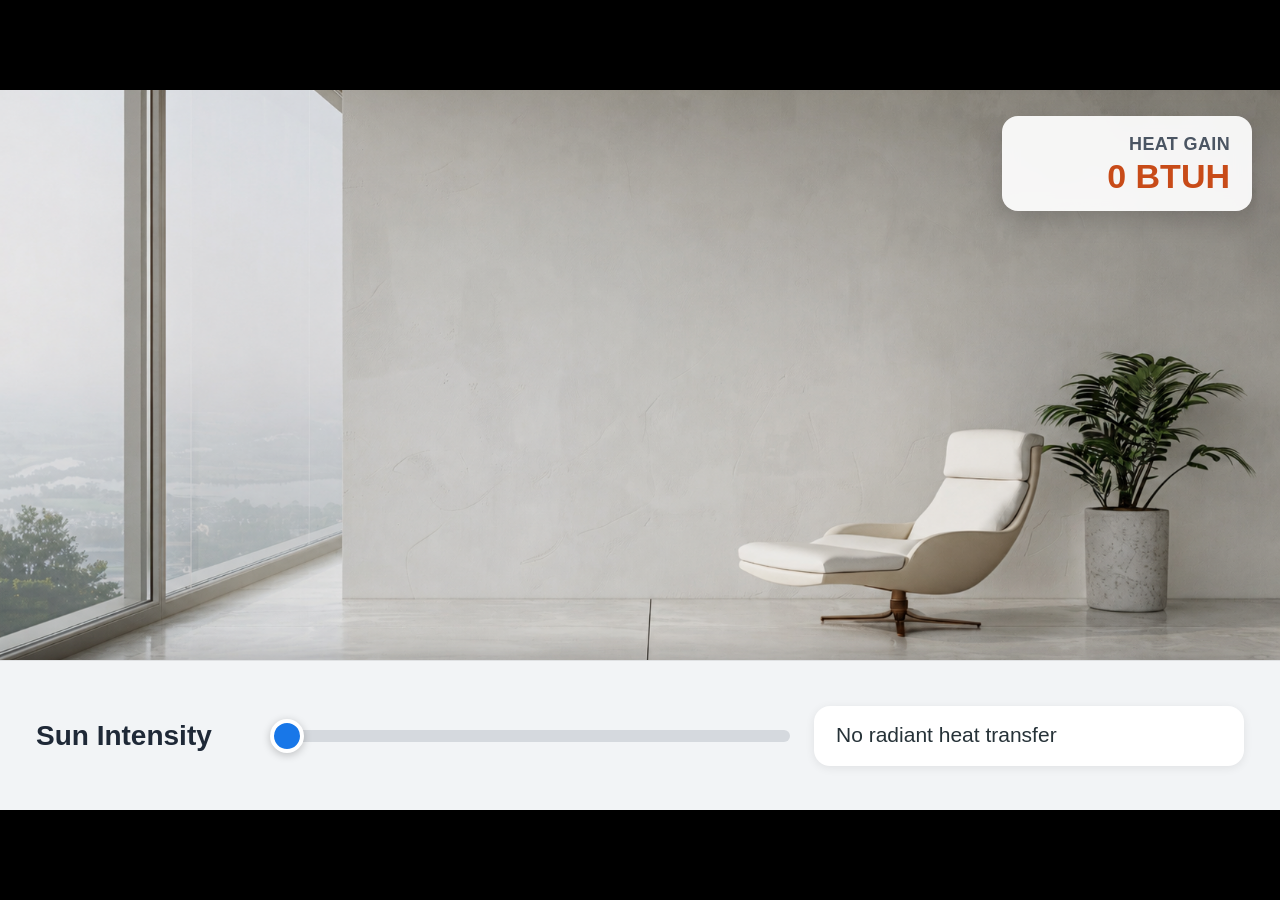
==== index.html @ ee5ed0b5 "Add files via upload" ====
<!-- Version 2.3 -->
<!DOCTYPE html>
<html lang="en">
<head>
  <meta charset="UTF-8" />
  <meta name="viewport" content="width=device-width, initial-scale=1.0" />
  <title>Radiation Heat Transfer Through a Window</title>

  <link rel="stylesheet" href="styles.css?v=2.3" />
</head>

<body>
  <main class="app">
    <section class="scene" aria-label="Radiation heat transfer through a window">
      <img class="image-layer" src="no_sunlight.png" alt="Room with no direct sunlight" />
      <img class="image-layer" src="med-low_sunglight.png" alt="" />
      <img class="image-layer" src="med_sunlight.png" alt="" />
      <img class="image-layer" src="med-high_sunlight.png" alt="" />
      <img class="image-layer" src="high_sunlight.png" alt="" />

      <div class="window-glow" id="windowGlow"></div>
      <div class="light-overlay" id="lightOverlay"></div>
      <div class="floor-glow" id="floorGlow"></div>
      <div class="room-warmth" id="roomWarmth"></div>

      <div class="rays" id="rays"></div>

      <div class="heat-gain" aria-live="polite">
        <span class="heat-gain-label">Heat Gain</span>
        <span class="heat-gain-value" id="heatGainValue">0 BTUH</span>
      </div>
    </section>

    <section class="controls" aria-label="Sun intensity controls">
      <label for="sunSlider">Sun Intensity</label>

      <input
        id="sunSlider"
        type="range"
        min="0"
        max="100"
        step="1"
        value="0"
        aria-label="Adjust sunlight and radiation intensity"
      />

      <div class="status-box" id="statusText">
        No radiant heat transfer
      </div>
    </section>
  </main>

  <script src="script.js?v=2.3"></script>
</body>
</html>
---- styles.css ----
/* Version 2.3 */

:root {
  --control-height: 150px;
}

* {
  box-sizing: border-box;
}

html,
body {
  width: 100%;
  height: 100%;
  margin: 0;
  overflow: hidden;
  background: #000;
  font-family: Arial, Helvetica, sans-serif;
}

body {
  display: flex;
  align-items: center;
  justify-content: center;
}

.app {
  position: relative;
  width: min(100vw, calc(100vh * 16 / 9));
  height: min(100vh, calc(100vw * 9 / 16));
  max-width: 1920px;
  max-height: 1080px;
  overflow: hidden;
  background: #111;
}

.scene {
  position: absolute;
  inset: 0 0 var(--control-height) 0;
  overflow: hidden;
  background: #ddd;
}

.image-layer {
  position: absolute;
  inset: 0;
  width: 100%;
  height: 100%;
  object-fit: cover;
  opacity: 0;
  user-select: none;
  pointer-events: none;
  transition: opacity 120ms linear;
}

.image-layer:first-of-type {
  opacity: 1;
}

.light-overlay,
.window-glow,
.floor-glow,
.room-warmth {
  position: absolute;
  inset: 0;
  pointer-events: none;
  opacity: 0;
}

.light-overlay {
  background:
    linear-gradient(
      25deg,
      rgba(255, 255, 255, 0) 18%,
      rgba(255, 248, 210, 0.08) 31%,
      rgba(255, 235, 160, 0.22) 45%,
      rgba(255, 205, 85, 0.38) 54%,
      rgba(255, 235, 160, 0.18) 64%,
      rgba(255, 255, 255, 0) 77%
    );
  clip-path: polygon(17% 0%, 39% 0%, 100% 56%, 100% 79%, 61% 79%, 19% 21%);
  mix-blend-mode: screen;
  filter: blur(2px);
}

.window-glow {
  left: 0;
  width: 28%;
  background:
    linear-gradient(
      to right,
      rgba(255, 246, 205, 0.42),
      rgba(255, 236, 175, 0.22) 48%,
      rgba(255, 255, 255, 0) 100%
    );
  mix-blend-mode: screen;
}

.floor-glow {
  left: 15%;
  top: 54%;
  width: 77%;
  height: 43%;
  border-radius: 50%;
  background:
    radial-gradient(
      ellipse at 58% 44%,
      rgba(255, 170, 25, 0.54) 0%,
      rgba(255, 185, 55, 0.34) 21%,
      rgba(255, 214, 125, 0.17) 42%,
      rgba(255, 255, 255, 0) 72%
    );
  filter: blur(18px);
  transform: rotate(-10deg);
  mix-blend-mode: screen;
}

.room-warmth {
  background:
    linear-gradient(
      to right,
      rgba(255, 208, 120, 0.13),
      rgba(255, 172, 70, 0.18)
    );
  mix-blend-mode: soft-light;
}

.rays {
  position: absolute;
  inset: 0;
  overflow: hidden;
  pointer-events: none;
}

.ray {
  position: absolute;
  left: 7%;
  width: 12%;
  min-width: 130px;
  height: 5px;
  border-radius: 999px;
  background:
    linear-gradient(
      to right,
      rgba(255, 255, 255, 0),
      rgba(255, 250, 218, 0.95),
      rgba(255, 213, 70, 1),
      rgba(255, 255, 255, 0)
    );
  box-shadow:
    0 0 12px rgba(255, 230, 145, 0.8),
    0 0 26px rgba(255, 190, 45, 0.72);
  transform-origin: center;
  opacity: 0;
  display: none;
  animation-name: travel;
  animation-timing-function: linear;
  animation-iteration-count: infinite;
  will-change: transform, opacity;
}

@keyframes travel {
  0% {
    transform: translate3d(0, 0, 0) rotate(18deg) scaleX(0.82);
    opacity: 0;
  }

  10% {
    opacity: var(--ray-opacity, 0);
  }

  78% {
    opacity: var(--ray-opacity, 0);
  }

  100% {
    transform: translate3d(1050px, 365px, 0) rotate(18deg) scaleX(1.15);
    opacity: 0;
  }
}

.heat-gain {
  position: absolute;
  top: 26px;
  right: 28px;
  z-index: 15;
  min-width: 250px;
  padding: 18px 22px;
  border-radius: 16px;
  background: rgba(255, 255, 255, 0.92);
  box-shadow: 0 8px 24px rgba(0, 0, 0, 0.18);
  backdrop-filter: blur(8px);
  text-align: right;
  color: #1f2937;
}

.heat-gain-label {
  display: block;
  margin-bottom: 4px;
  font-size: 18px;
  font-weight: 700;
  letter-spacing: 0.02em;
  text-transform: uppercase;
  color: #4b5563;
}

.heat-gain-value {
  display: block;
  font-size: 34px;
  font-weight: 800;
  line-height: 1;
  color: #c84b18;
}

.controls {
  position: absolute;
  left: 0;
  right: 0;
  bottom: 0;
  height: var(--control-height);
  display: grid;
  grid-template-columns: 210px 1fr 430px;
  align-items: center;
  gap: 24px;
  padding: 28px 36px;
  background: rgba(247, 249, 251, 0.98);
  border-top: 1px solid rgba(0, 0, 0, 0.08);
  box-shadow: 0 -8px 24px rgba(0, 0, 0, 0.16);
  z-index: 20;
}

.controls label {
  font-size: 28px;
  font-weight: 700;
  color: #1f2937;
  white-space: nowrap;
}

input[type="range"] {
  width: 100%;
  height: 12px;
  margin: 0;
  appearance: none;
  -webkit-appearance: none;
  border-radius: 999px;
  outline: none;
  cursor: pointer;
  background:
    linear-gradient(
      to right,
      #1877e8 0%,
      #1877e8 var(--slider-fill, 0%),
      #d5d9de var(--slider-fill, 0%),
      #d5d9de 100%
    );
}

input[type="range"]::-webkit-slider-thumb {
  width: 34px;
  height: 34px;
  appearance: none;
  -webkit-appearance: none;
  border-radius: 50%;
  border: 4px solid #fff;
  background: #1877e8;
  box-shadow: 0 2px 8px rgba(0, 0, 0, 0.22);
}

input[type="range"]::-moz-range-thumb {
  width: 28px;
  height: 28px;
  border-radius: 50%;
  border: 4px solid #fff;
  background: #1877e8;
  box-shadow: 0 2px 8px rgba(0, 0, 0, 0.22);
}

.status-box {
  min-height: 60px;
  display: flex;
  align-items: center;
  padding: 0 22px;
  border-radius: 16px;
  background: #fff;
  box-shadow: 0 2px 10px rgba(0, 0, 0, 0.08);
  color: #263238;
  font-size: 21px;
  line-height: 1.25;
}

@media (max-width: 1100px) {
  :root {
    --control-height: 125px;
  }

  .controls {
    grid-template-columns: 160px 1fr 300px;
    gap: 14px;
    padding: 20px 24px;
  }

  .controls label {
    font-size: 21px;
  }

  .status-box {
    font-size: 16px;
  }

  .heat-gain {
    top: 18px;
    right: 18px;
    min-width: 205px;
    padding: 14px 18px;
  }

  .heat-gain-value {
    font-size: 28px;
  }
}
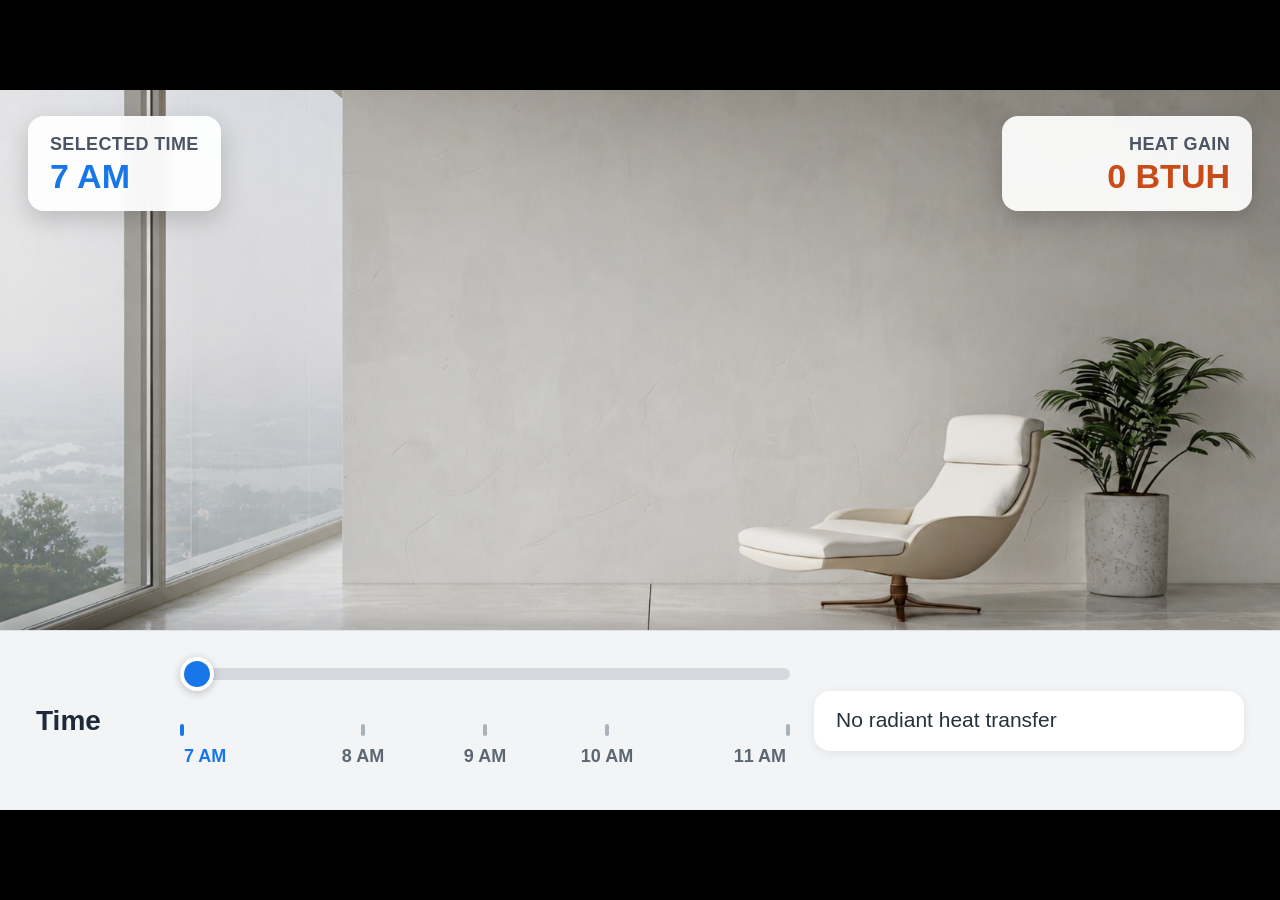
==== commit cd463e3e: "Add files via upload" ====
--- a/index.html
+++ b/index.html
@@ -1,4 +1,4 @@
-<!-- Version 2.3 -->
+<!-- Version 3.0 -->
 <!DOCTYPE html>
 <html lang="en">
 <head>
@@ -6,7 +6,7 @@
   <meta name="viewport" content="width=device-width, initial-scale=1.0" />
   <title>Radiation Heat Transfer Through a Window</title>
 
-  <link rel="stylesheet" href="styles.css?v=2.3" />
+  <link rel="stylesheet" href="styles.css?v=3.0" />
 </head>
 
 <body>
@@ -29,27 +29,40 @@
         <span class="heat-gain-label">Heat Gain</span>
         <span class="heat-gain-value" id="heatGainValue">0 BTUH</span>
       </div>
+
+      <div class="selected-time" aria-live="polite">
+        <span class="selected-time-label">Selected Time</span>
+        <span class="selected-time-value" id="selectedTimeValue">7 AM</span>
+      </div>
     </section>
 
-    <section class="controls" aria-label="Sun intensity controls">
-      <label for="sunSlider">Sun Intensity</label>
+    <section class="controls" aria-label="Time controls">
+      <label for="timeSlider">Time</label>
 
-      <input
-        id="sunSlider"
-        type="range"
-        min="0"
-        max="100"
-        step="1"
-        value="0"
-        aria-label="Adjust sunlight and radiation intensity"
-      />
+      <div class="slider-group">
+        <input
+          id="timeSlider"
+          type="range"
+          min="7"
+          max="11"
+          step="1"
+          value="7"
+          aria-label="Select a time from 7 AM through 11 AM"
+        />
 
-      <div class="status-box" id="statusText">
-        No radiant heat transfer
+        <div class="time-ticks" aria-hidden="true">
+          <button type="button" data-time="7">7 AM</button>
+          <button type="button" data-time="8">8 AM</button>
+          <button type="button" data-time="9">9 AM</button>
+          <button type="button" data-time="10">10 AM</button>
+          <button type="button" data-time="11">11 AM</button>
+        </div>
       </div>
+
+      <div class="status-box" id="statusText">No radiant heat transfer</div>
     </section>
   </main>
 
-  <script src="script.js?v=2.3"></script>
+  <script src="script.js?v=3.0"></script>
 </body>
 </html>
--- a/styles.css
+++ b/styles.css
@@ -1,7 +1,7 @@
-/* Version 2.3 */
+/* Version 3.0 */
 
 :root {
-  --control-height: 150px;
+  --control-height: 180px;
 }
 
 * {
@@ -179,22 +179,34 @@
   }
 }
 
-.heat-gain {
+.heat-gain,
+.selected-time {
   position: absolute;
   top: 26px;
-  right: 28px;
   z-index: 15;
-  min-width: 250px;
+
   padding: 18px 22px;
   border-radius: 16px;
   background: rgba(255, 255, 255, 0.92);
   box-shadow: 0 8px 24px rgba(0, 0, 0, 0.18);
   backdrop-filter: blur(8px);
+  color: #1f2937;
+}
+
+.heat-gain {
+  right: 28px;
+  min-width: 250px;
   text-align: right;
-  color: #1f2937;
-}
-
-.heat-gain-label {
+}
+
+.selected-time {
+  left: 28px;
+  min-width: 190px;
+  text-align: left;
+}
+
+.heat-gain-label,
+.selected-time-label {
   display: block;
   margin-bottom: 4px;
   font-size: 18px;
@@ -204,12 +216,20 @@
   color: #4b5563;
 }
 
-.heat-gain-value {
+.heat-gain-value,
+.selected-time-value {
   display: block;
   font-size: 34px;
   font-weight: 800;
   line-height: 1;
+}
+
+.heat-gain-value {
   color: #c84b18;
+}
+
+.selected-time-value {
+  color: #1877e8;
 }
 
 .controls {
@@ -219,7 +239,7 @@
   bottom: 0;
   height: var(--control-height);
   display: grid;
-  grid-template-columns: 210px 1fr 430px;
+  grid-template-columns: 120px 1fr 430px;
   align-items: center;
   gap: 24px;
   padding: 28px 36px;
@@ -229,12 +249,56 @@
   z-index: 20;
 }
 
-.controls label {
+.controls > label {
   font-size: 28px;
   font-weight: 700;
   color: #1f2937;
   white-space: nowrap;
 }
+
+
+.slider-group {
+  align-self: stretch;
+  display: grid;
+  grid-template-rows: 56px 50px;
+  align-content: center;
+  min-width: 0;
+}
+
+.time-ticks {
+  display: grid;
+  grid-template-columns: repeat(5, 1fr);
+}
+
+.time-ticks button {
+  position: relative;
+  border: 0;
+  padding: 16px 4px 0;
+  background: transparent;
+  color: #5d6672;
+  font-size: 18px;
+  font-weight: 700;
+  cursor: pointer;
+}
+
+.time-ticks button::before {
+  content: "";
+  position: absolute;
+  top: 0;
+  left: 50%;
+  width: 4px;
+  height: 12px;
+  border-radius: 999px;
+  background: #aab2bc;
+  transform: translateX(-50%);
+}
+
+.time-ticks button:first-child { text-align: left; }
+.time-ticks button:first-child::before { left: 0; transform: none; }
+.time-ticks button:last-child { text-align: right; }
+.time-ticks button:last-child::before { right: 0; left: auto; transform: none; }
+.time-ticks button.active { color: #1877e8; }
+.time-ticks button.active::before { background: #1877e8; }
 
 input[type="range"] {
   width: 100%;
@@ -299,7 +363,7 @@
     padding: 20px 24px;
   }
 
-  .controls label {
+  .controls > label {
     font-size: 21px;
   }
 
@@ -314,7 +378,8 @@
     padding: 14px 18px;
   }
 
-  .heat-gain-value {
+  .heat-gain-value,
+.selected-time-value {
     font-size: 28px;
   }
 }
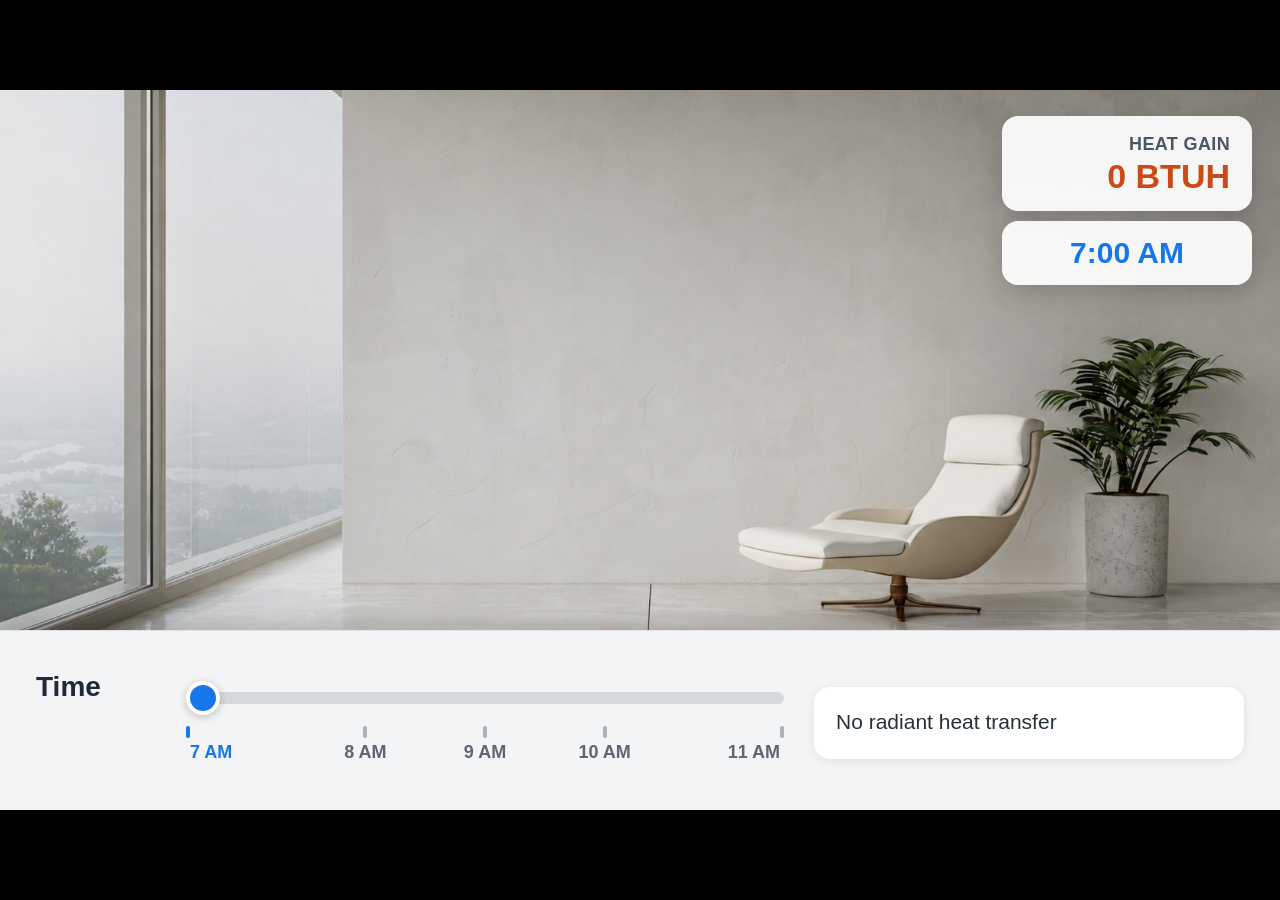
==== commit 2bedaa64: "Add files via upload" ====
--- a/index.html
+++ b/index.html
@@ -1,4 +1,4 @@
-<!-- Version 3.0 -->
+<!-- Version 3.1 -->
 <!DOCTYPE html>
 <html lang="en">
 <head>
@@ -6,13 +6,13 @@
   <meta name="viewport" content="width=device-width, initial-scale=1.0" />
   <title>Radiation Heat Transfer Through a Window</title>
 
-  <link rel="stylesheet" href="styles.css?v=3.0" />
+  <link rel="stylesheet" href="styles.css?v=3.1" />
 </head>
 
 <body>
   <main class="app">
     <section class="scene" aria-label="Radiation heat transfer through a window">
-      <img class="image-layer" src="no_sunlight.png" alt="Room with no direct sunlight" />
+      <img class="image-layer" src="no_sunlight.png" alt="Room at 7:00 AM with no direct sunlight" />
       <img class="image-layer" src="med-low_sunglight.png" alt="" />
       <img class="image-layer" src="med_sunlight.png" alt="" />
       <img class="image-layer" src="med-high_sunlight.png" alt="" />
@@ -25,14 +25,15 @@
 
       <div class="rays" id="rays"></div>
 
-      <div class="heat-gain" aria-live="polite">
-        <span class="heat-gain-label">Heat Gain</span>
-        <span class="heat-gain-value" id="heatGainValue">0 BTUH</span>
-      </div>
+      <div class="top-right-stack">
+        <div class="heat-gain" aria-live="polite">
+          <span class="heat-gain-label">Heat Gain</span>
+          <span class="heat-gain-value" id="heatGainValue">0 BTUH</span>
+        </div>
 
-      <div class="selected-time" aria-live="polite">
-        <span class="selected-time-label">Selected Time</span>
-        <span class="selected-time-value" id="selectedTimeValue">7 AM</span>
+        <div class="time-box" aria-live="polite">
+          <span id="timeValue">7:00 AM</span>
+        </div>
       </div>
     </section>
 
@@ -43,26 +44,28 @@
         <input
           id="timeSlider"
           type="range"
-          min="7"
-          max="11"
+          min="0"
+          max="240"
           step="1"
-          value="7"
-          aria-label="Select a time from 7 AM through 11 AM"
+          value="0"
+          aria-label="Select a time from 7:00 AM through 11:00 AM"
         />
 
         <div class="time-ticks" aria-hidden="true">
-          <button type="button" data-time="7">7 AM</button>
-          <button type="button" data-time="8">8 AM</button>
-          <button type="button" data-time="9">9 AM</button>
-          <button type="button" data-time="10">10 AM</button>
-          <button type="button" data-time="11">11 AM</button>
+          <button type="button" data-minute="0">7 AM</button>
+          <button type="button" data-minute="60">8 AM</button>
+          <button type="button" data-minute="120">9 AM</button>
+          <button type="button" data-minute="180">10 AM</button>
+          <button type="button" data-minute="240">11 AM</button>
         </div>
       </div>
 
-      <div class="status-box" id="statusText">No radiant heat transfer</div>
+      <div class="status-box" id="statusText">
+        No radiant heat transfer
+      </div>
     </section>
   </main>
 
-  <script src="script.js?v=3.0"></script>
+  <script src="script.js?v=3.1"></script>
 </body>
 </html>
--- a/styles.css
+++ b/styles.css
@@ -1,4 +1,4 @@
-/* Version 3.0 */
+/* Version 3.1 */
 
 :root {
   --control-height: 180px;
@@ -22,6 +22,11 @@
   display: flex;
   align-items: center;
   justify-content: center;
+}
+
+button,
+input {
+  font: inherit;
 }
 
 .app {
@@ -179,13 +184,18 @@
   }
 }
 
+.top-right-stack {
+  position: absolute;
+  top: 26px;
+  right: 28px;
+  z-index: 15;
+  display: grid;
+  gap: 10px;
+  width: 250px;
+}
+
 .heat-gain,
-.selected-time {
-  position: absolute;
-  top: 26px;
-  z-index: 15;
-
-  padding: 18px 22px;
+.time-box {
   border-radius: 16px;
   background: rgba(255, 255, 255, 0.92);
   box-shadow: 0 8px 24px rgba(0, 0, 0, 0.18);
@@ -194,19 +204,11 @@
 }
 
 .heat-gain {
-  right: 28px;
-  min-width: 250px;
+  padding: 18px 22px;
   text-align: right;
 }
 
-.selected-time {
-  left: 28px;
-  min-width: 190px;
-  text-align: left;
-}
-
-.heat-gain-label,
-.selected-time-label {
+.heat-gain-label {
   display: block;
   margin-bottom: 4px;
   font-size: 18px;
@@ -216,19 +218,19 @@
   color: #4b5563;
 }
 
-.heat-gain-value,
-.selected-time-value {
+.heat-gain-value {
   display: block;
   font-size: 34px;
   font-weight: 800;
   line-height: 1;
-}
-
-.heat-gain-value {
   color: #c84b18;
 }
 
-.selected-time-value {
+.time-box {
+  padding: 15px 22px;
+  text-align: center;
+  font-size: 30px;
+  font-weight: 800;
   color: #1877e8;
 }
 
@@ -241,8 +243,8 @@
   display: grid;
   grid-template-columns: 120px 1fr 430px;
   align-items: center;
-  gap: 24px;
-  padding: 28px 36px;
+  gap: 30px;
+  padding: 24px 36px 20px;
   background: rgba(247, 249, 251, 0.98);
   border-top: 1px solid rgba(0, 0, 0, 0.08);
   box-shadow: 0 -8px 24px rgba(0, 0, 0, 0.16);
@@ -250,12 +252,13 @@
 }
 
 .controls > label {
+  align-self: start;
+  margin-top: 16px;
   font-size: 28px;
   font-weight: 700;
   color: #1f2937;
   white-space: nowrap;
 }
-
 
 .slider-group {
   align-self: stretch;
@@ -265,9 +268,56 @@
   min-width: 0;
 }
 
+input[type="range"] {
+  width: 100%;
+  height: 12px;
+  align-self: center;
+  margin: 0;
+  appearance: none;
+  -webkit-appearance: none;
+  border-radius: 999px;
+  outline: none;
+  cursor: pointer;
+  background:
+    linear-gradient(
+      to right,
+      #1877e8 0%,
+      #1877e8 var(--slider-fill, 0%),
+      #d5d9de var(--slider-fill, 0%),
+      #d5d9de 100%
+    );
+}
+
+input[type="range"]::-webkit-slider-thumb {
+  width: 34px;
+  height: 34px;
+  appearance: none;
+  -webkit-appearance: none;
+  border-radius: 50%;
+  border: 4px solid #fff;
+  background: #1877e8;
+  box-shadow: 0 2px 8px rgba(0, 0, 0, 0.22);
+}
+
+input[type="range"]::-moz-range-thumb {
+  width: 28px;
+  height: 28px;
+  border-radius: 50%;
+  border: 4px solid #fff;
+  background: #1877e8;
+  box-shadow: 0 2px 8px rgba(0, 0, 0, 0.22);
+}
+
+input[type="range"]:focus-visible {
+  outline: 4px solid rgba(24, 119, 232, 0.24);
+  outline-offset: 8px;
+}
+
 .time-ticks {
+  position: relative;
   display: grid;
   grid-template-columns: repeat(5, 1fr);
+  align-items: start;
 }
 
 .time-ticks button {
@@ -293,54 +343,40 @@
   transform: translateX(-50%);
 }
 
-.time-ticks button:first-child { text-align: left; }
-.time-ticks button:first-child::before { left: 0; transform: none; }
-.time-ticks button:last-child { text-align: right; }
-.time-ticks button:last-child::before { right: 0; left: auto; transform: none; }
-.time-ticks button.active { color: #1877e8; }
-.time-ticks button.active::before { background: #1877e8; }
-
-input[type="range"] {
-  width: 100%;
-  height: 12px;
-  margin: 0;
-  appearance: none;
-  -webkit-appearance: none;
-  border-radius: 999px;
-  outline: none;
-  cursor: pointer;
-  background:
-    linear-gradient(
-      to right,
-      #1877e8 0%,
-      #1877e8 var(--slider-fill, 0%),
-      #d5d9de var(--slider-fill, 0%),
-      #d5d9de 100%
-    );
-}
-
-input[type="range"]::-webkit-slider-thumb {
-  width: 34px;
-  height: 34px;
-  appearance: none;
-  -webkit-appearance: none;
-  border-radius: 50%;
-  border: 4px solid #fff;
+.time-ticks button:first-child {
+  text-align: left;
+}
+
+.time-ticks button:first-child::before {
+  left: 0;
+  transform: none;
+}
+
+.time-ticks button:last-child {
+  text-align: right;
+}
+
+.time-ticks button:last-child::before {
+  right: 0;
+  left: auto;
+  transform: none;
+}
+
+.time-ticks button.active {
+  color: #1877e8;
+}
+
+.time-ticks button.active::before {
   background: #1877e8;
-  box-shadow: 0 2px 8px rgba(0, 0, 0, 0.22);
-}
-
-input[type="range"]::-moz-range-thumb {
-  width: 28px;
-  height: 28px;
-  border-radius: 50%;
-  border: 4px solid #fff;
-  background: #1877e8;
-  box-shadow: 0 2px 8px rgba(0, 0, 0, 0.22);
+}
+
+.time-ticks button:focus-visible {
+  outline: 3px solid rgba(24, 119, 232, 0.3);
+  border-radius: 8px;
 }
 
 .status-box {
-  min-height: 60px;
+  min-height: 72px;
   display: flex;
   align-items: center;
   padding: 0 22px;
@@ -354,32 +390,44 @@
 
 @media (max-width: 1100px) {
   :root {
-    --control-height: 125px;
+    --control-height: 150px;
   }
 
   .controls {
-    grid-template-columns: 160px 1fr 300px;
-    gap: 14px;
-    padding: 20px 24px;
+    grid-template-columns: 90px 1fr 290px;
+    gap: 16px;
+    padding: 18px 22px 14px;
   }
 
   .controls > label {
     font-size: 21px;
   }
 
+  .time-ticks button {
+    font-size: 14px;
+  }
+
   .status-box {
+    min-height: 62px;
     font-size: 16px;
   }
 
-  .heat-gain {
+  .top-right-stack {
     top: 18px;
     right: 18px;
-    min-width: 205px;
+    width: 205px;
+  }
+
+  .heat-gain {
     padding: 14px 18px;
   }
 
-  .heat-gain-value,
-.selected-time-value {
+  .heat-gain-value {
     font-size: 28px;
   }
-}
+
+  .time-box {
+    padding: 12px 18px;
+    font-size: 24px;
+  }
+}
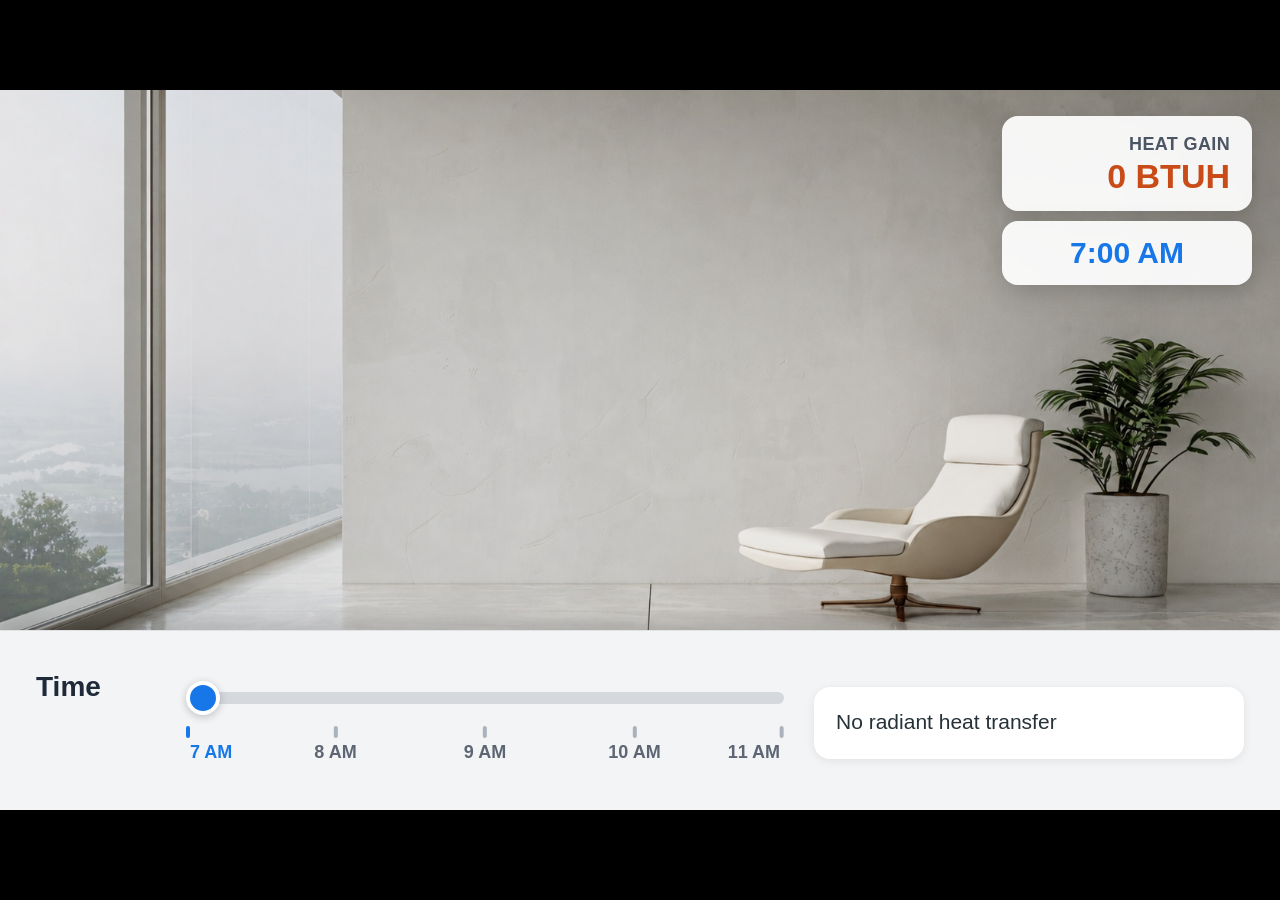
==== commit 017de922: "Update stylesheet version in index.html" ====
--- a/index.html
+++ b/index.html
@@ -6,7 +6,7 @@
   <meta name="viewport" content="width=device-width, initial-scale=1.0" />
   <title>Radiation Heat Transfer Through a Window</title>
 
-  <link rel="stylesheet" href="styles.css?v=3.1" />
+  <link rel="stylesheet" href="styles.css?v=3.2" />
 </head>
 
 <body>
--- a/styles.css
+++ b/styles.css
@@ -1,4 +1,4 @@
-/* Version 3.1 */
+/* Version 3.2 */
 
 :root {
   --control-height: 180px;
@@ -313,15 +313,16 @@
   outline-offset: 8px;
 }
 
+/* Exact hourly positions: 0%, 25%, 50%, 75%, 100%. */
 .time-ticks {
   position: relative;
-  display: grid;
-  grid-template-columns: repeat(5, 1fr);
-  align-items: start;
+  height: 50px;
 }
 
 .time-ticks button {
-  position: relative;
+  position: absolute;
+  top: 0;
+  transform: translateX(-50%);
   border: 0;
   padding: 16px 4px 0;
   background: transparent;
@@ -329,6 +330,7 @@
   font-size: 18px;
   font-weight: 700;
   cursor: pointer;
+  white-space: nowrap;
 }
 
 .time-ticks button::before {
@@ -343,20 +345,36 @@
   transform: translateX(-50%);
 }
 
-.time-ticks button:first-child {
+.time-ticks button:nth-child(1) {
+  left: 0%;
+  transform: translateX(0);
   text-align: left;
 }
 
-.time-ticks button:first-child::before {
+.time-ticks button:nth-child(1)::before {
   left: 0;
   transform: none;
 }
 
-.time-ticks button:last-child {
+.time-ticks button:nth-child(2) {
+  left: 25%;
+}
+
+.time-ticks button:nth-child(3) {
+  left: 50%;
+}
+
+.time-ticks button:nth-child(4) {
+  left: 75%;
+}
+
+.time-ticks button:nth-child(5) {
+  left: 100%;
+  transform: translateX(-100%);
   text-align: right;
 }
 
-.time-ticks button:last-child::before {
+.time-ticks button:nth-child(5)::before {
   right: 0;
   left: auto;
   transform: none;
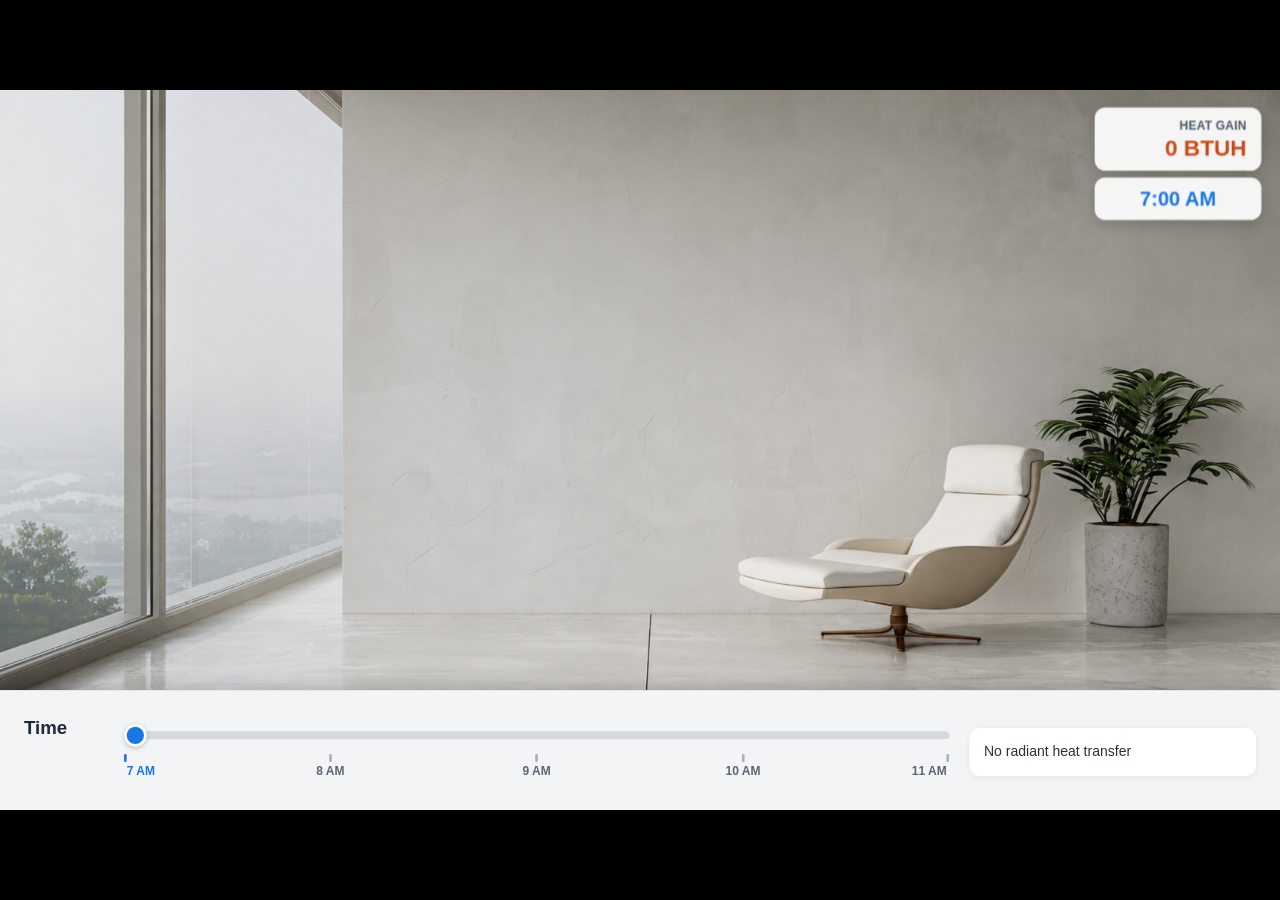
==== commit 579e4b4d: "Add files via upload" ====
--- a/index.html
+++ b/index.html
@@ -1,71 +1,76 @@
-<!-- Version 3.1 -->
+<!-- Version 4.0 -->
 <!DOCTYPE html>
 <html lang="en">
 <head>
   <meta charset="UTF-8" />
-  <meta name="viewport" content="width=device-width, initial-scale=1.0" />
+  <meta
+    name="viewport"
+    content="width=device-width, initial-scale=1, maximum-scale=1, user-scalable=no, viewport-fit=cover"
+  />
   <title>Radiation Heat Transfer Through a Window</title>
 
-  <link rel="stylesheet" href="styles.css?v=3.2" />
+  <link rel="stylesheet" href="styles.css?v=4.0" />
 </head>
 
 <body>
-  <main class="app">
-    <section class="scene" aria-label="Radiation heat transfer through a window">
-      <img class="image-layer" src="no_sunlight.png" alt="Room at 7:00 AM with no direct sunlight" />
-      <img class="image-layer" src="med-low_sunglight.png" alt="" />
-      <img class="image-layer" src="med_sunlight.png" alt="" />
-      <img class="image-layer" src="med-high_sunlight.png" alt="" />
-      <img class="image-layer" src="high_sunlight.png" alt="" />
+  <div class="viewport">
+    <main class="app" id="app">
+      <section class="scene" aria-label="Radiation heat transfer through a window">
+        <img class="image-layer" src="no_sunlight.png" alt="Room at 7:00 AM with no direct sunlight" />
+        <img class="image-layer" src="med-low_sunglight.png" alt="" />
+        <img class="image-layer" src="med_sunlight.png" alt="" />
+        <img class="image-layer" src="med-high_sunlight.png" alt="" />
+        <img class="image-layer" src="high_sunlight.png" alt="" />
 
-      <div class="window-glow" id="windowGlow"></div>
-      <div class="light-overlay" id="lightOverlay"></div>
-      <div class="floor-glow" id="floorGlow"></div>
-      <div class="room-warmth" id="roomWarmth"></div>
+        <div class="window-glow" id="windowGlow"></div>
+        <div class="light-overlay" id="lightOverlay"></div>
+        <div class="floor-glow" id="floorGlow"></div>
+        <div class="room-warmth" id="roomWarmth"></div>
 
-      <div class="rays" id="rays"></div>
+        <div class="rays" id="rays"></div>
 
-      <div class="top-right-stack">
-        <div class="heat-gain" aria-live="polite">
-          <span class="heat-gain-label">Heat Gain</span>
-          <span class="heat-gain-value" id="heatGainValue">0 BTUH</span>
+        <div class="top-right-stack">
+          <div class="heat-gain" aria-live="polite">
+            <span class="heat-gain-label">Heat Gain</span>
+            <span class="heat-gain-value" id="heatGainValue">0 BTUH</span>
+          </div>
+
+          <div class="time-box" aria-live="polite">
+            <span id="timeValue">7:00 AM</span>
+          </div>
+        </div>
+      </section>
+
+      <section class="controls" aria-label="Time controls">
+        <label for="timeSlider">Time</label>
+
+        <div class="slider-group">
+          <input
+            id="timeSlider"
+            type="range"
+            min="0"
+            max="240"
+            step="1"
+            value="0"
+            aria-label="Select a time from 7:00 AM through 11:00 AM"
+          />
+
+          <div class="time-ticks" aria-hidden="true">
+            <button type="button" data-minute="0">7 AM</button>
+            <button type="button" data-minute="60">8 AM</button>
+            <button type="button" data-minute="120">9 AM</button>
+            <button type="button" data-minute="180">10 AM</button>
+            <button type="button" data-minute="240">11 AM</button>
+          </div>
         </div>
 
-        <div class="time-box" aria-live="polite">
-          <span id="timeValue">7:00 AM</span>
+        <div class="status-box" id="statusText">
+          No radiant heat transfer
         </div>
-      </div>
-    </section>
+      </section>
+    </main>
+  </div>
 
-    <section class="controls" aria-label="Time controls">
-      <label for="timeSlider">Time</label>
-
-      <div class="slider-group">
-        <input
-          id="timeSlider"
-          type="range"
-          min="0"
-          max="240"
-          step="1"
-          value="0"
-          aria-label="Select a time from 7:00 AM through 11:00 AM"
-        />
-
-        <div class="time-ticks" aria-hidden="true">
-          <button type="button" data-minute="0">7 AM</button>
-          <button type="button" data-minute="60">8 AM</button>
-          <button type="button" data-minute="120">9 AM</button>
-          <button type="button" data-minute="180">10 AM</button>
-          <button type="button" data-minute="240">11 AM</button>
-        </div>
-      </div>
-
-      <div class="status-box" id="statusText">
-        No radiant heat transfer
-      </div>
-    </section>
-  </main>
-
-  <script src="script.js?v=3.1"></script>
+  <script src="script.js?v=4.0"></script>
 </body>
 </html>
--- a/styles.css
+++ b/styles.css
@@ -1,6 +1,16 @@
-/* Version 3.2 */
+/* Version 4.0 */
+
+/*
+  The entire interactive is authored on a fixed 1920 × 1080 stage.
+  JavaScript scales this complete stage as one unit, so the image,
+  slider, timeline labels, radiation rays, Heat Gain box, and time box
+  always remain proportional.
+*/
 
 :root {
+  --stage-width: 1920px;
+  --stage-height: 1080px;
+  --scene-height: 900px;
   --control-height: 180px;
 }
 
@@ -16,12 +26,12 @@
   overflow: hidden;
   background: #000;
   font-family: Arial, Helvetica, sans-serif;
+  overscroll-behavior: none;
+  touch-action: none;
 }
 
 body {
-  display: flex;
-  align-items: center;
-  justify-content: center;
+  position: relative;
 }
 
 button,
@@ -29,19 +39,35 @@
   font: inherit;
 }
 
+.viewport {
+  position: fixed;
+  inset: 0;
+  overflow: hidden;
+  background: #000;
+}
+
 .app {
-  position: relative;
-  width: min(100vw, calc(100vh * 16 / 9));
-  height: min(100vh, calc(100vw * 9 / 16));
-  max-width: 1920px;
-  max-height: 1080px;
+  position: absolute;
+  top: 50%;
+  left: 50%;
+  width: var(--stage-width);
+  height: var(--stage-height);
   overflow: hidden;
   background: #111;
-}
+  transform-origin: center center;
+  transform: translate(-50%, -50%) scale(var(--stage-scale, 1));
+}
+
+/* =========================
+   IMAGE / ANIMATION SCENE
+   ========================= */
 
 .scene {
   position: absolute;
-  inset: 0 0 var(--control-height) 0;
+  top: 0;
+  left: 0;
+  width: 1920px;
+  height: var(--scene-height);
   overflow: hidden;
   background: #ddd;
 }
@@ -49,8 +75,8 @@
 .image-layer {
   position: absolute;
   inset: 0;
-  width: 100%;
-  height: 100%;
+  width: 1920px;
+  height: 900px;
   object-fit: cover;
   opacity: 0;
   user-select: none;
@@ -184,6 +210,10 @@
   }
 }
 
+/* =========================
+   TOP-RIGHT DATA BOXES
+   ========================= */
+
 .top-right-stack {
   position: absolute;
   top: 26px;
@@ -234,11 +264,15 @@
   color: #1877e8;
 }
 
+/* =========================
+   BOTTOM CONTROL PANEL
+   ========================= */
+
 .controls {
   position: absolute;
   left: 0;
-  right: 0;
   bottom: 0;
+  width: 1920px;
   height: var(--control-height);
   display: grid;
   grid-template-columns: 120px 1fr 430px;
@@ -278,6 +312,7 @@
   border-radius: 999px;
   outline: none;
   cursor: pointer;
+  touch-action: pan-x;
   background:
     linear-gradient(
       to right,
@@ -405,47 +440,3 @@
   font-size: 21px;
   line-height: 1.25;
 }
-
-@media (max-width: 1100px) {
-  :root {
-    --control-height: 150px;
-  }
-
-  .controls {
-    grid-template-columns: 90px 1fr 290px;
-    gap: 16px;
-    padding: 18px 22px 14px;
-  }
-
-  .controls > label {
-    font-size: 21px;
-  }
-
-  .time-ticks button {
-    font-size: 14px;
-  }
-
-  .status-box {
-    min-height: 62px;
-    font-size: 16px;
-  }
-
-  .top-right-stack {
-    top: 18px;
-    right: 18px;
-    width: 205px;
-  }
-
-  .heat-gain {
-    padding: 14px 18px;
-  }
-
-  .heat-gain-value {
-    font-size: 28px;
-  }
-
-  .time-box {
-    padding: 12px 18px;
-    font-size: 24px;
-  }
-}
